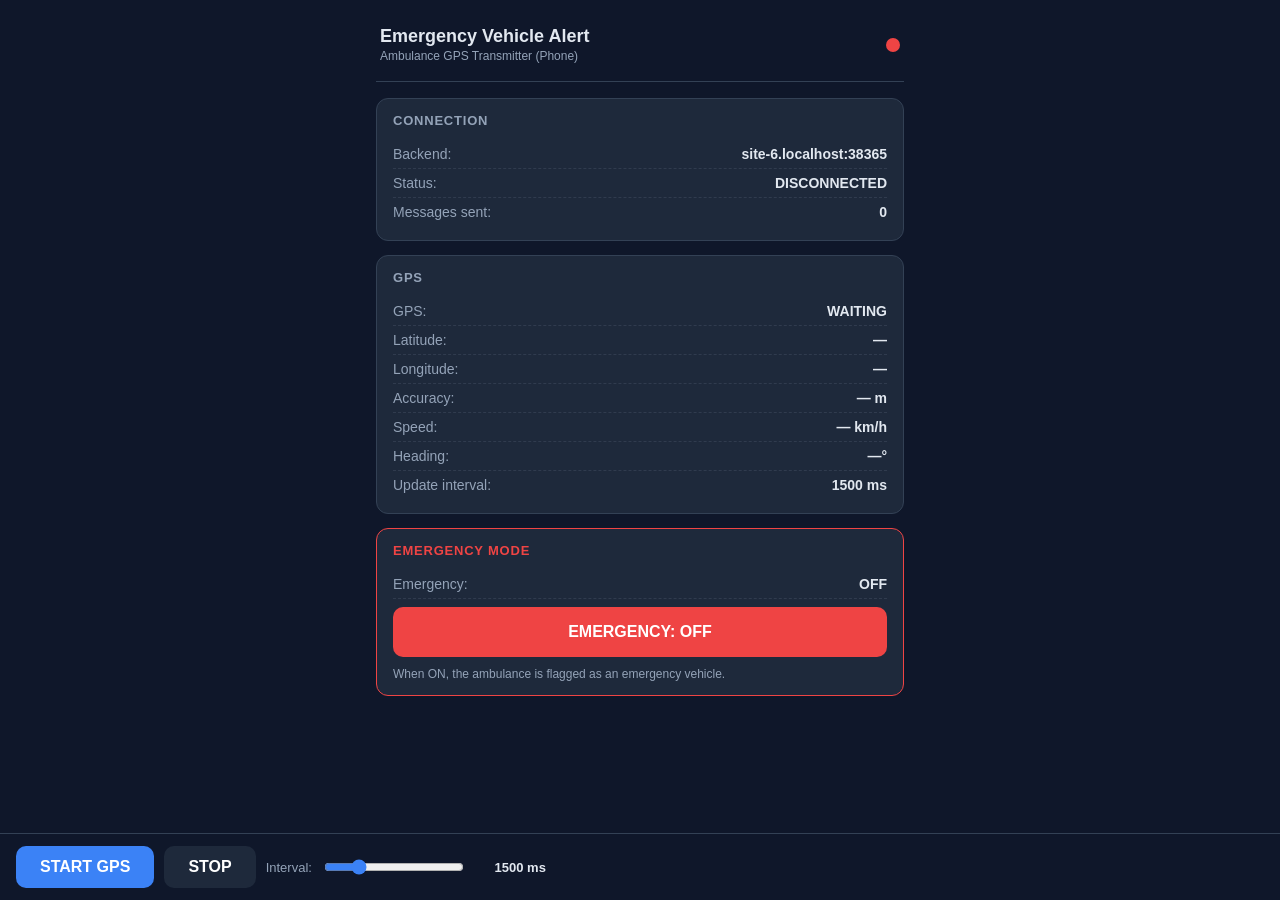
==== frontend/ambulance/index.html @ fec628c6 "feat: Lane-Aware Intelligent Emergency Vehicle Alert & Clearance System (Steps 1-8)" ====
<!DOCTYPE html>
<html lang="en">
<head>
    <meta charset="UTF-8">
    <meta name="viewport" content="width=device-width, initial-scale=1.0, maximum-scale=1.0, user-scalable=no">
    <meta name="theme-color" content="#1e3a8a">

    <title>Ambulance GPS — Lane-Aware Alert System</title>
    <link rel="manifest" href="/frontend/ambulance/manifest.json">
    <link rel="icon" type="image/svg+xml" href="/frontend/ambulance/favicon.svg">

    <link rel="stylesheet" href="ambulance.css">
</head>
<body>
    <div class="app">
        <header class="header">
            <div class="header-title">
                <h1>Emergency Vehicle Alert</h1>
                <p class="subtitle">Ambulance GPS Transmitter (Phone)</p>
            </div>
            <div class="status-dot" id="statusDot" title="Connection status"></div>
        </header>

        <main class="main">
            <section class="card">
                <h2>Connection</h2>
                <div class="row">
                    <span class="label">Backend:</span>
                    <span class="value" id="backendHost">—</span>
                </div>
                <div class="row">
                    <span class="label">Status:</span>
                    <span class="value" id="connStatus">DISCONNECTED</span>
                </div>
                <div class="row">
                    <span class="label">Messages sent:</span>
                    <span class="value" id="msgCount">0</span>
                </div>
            </section>

            <section class="card">
                <h2>GPS</h2>
                <div class="row">
                    <span class="label">GPS:</span>
                    <span class="value" id="gpsStatus">WAITING</span>
                </div>
                <div class="row">
                    <span class="label">Latitude:</span>
                    <span class="value" id="latValue">—</span>
                </div>
                <div class="row">
                    <span class="label">Longitude:</span>
                    <span class="value" id="lngValue">—</span>
                </div>
                <div class="row">
                    <span class="label">Accuracy:</span>
                    <span class="value" id="accValue">— m</span>
                </div>
                <div class="row">
                    <span class="label">Speed:</span>
                    <span class="value" id="speedValue">— km/h</span>
                </div>
                <div class="row">
                    <span class="label">Heading:</span>
                    <span class="value" id="headingValue">—°</span>
                </div>
                <div class="row">
                    <span class="label">Update interval:</span>
                    <span class="value" id="intervalValue">1500 ms</span>
                </div>
            </section>

            <section class="card emergency-card">
                <h2>Emergency Mode</h2>
                <div class="row">
                    <span class="label">Emergency:</span>
                    <span class="value" id="emergencyValue">OFF</span>
                </div>
                <button class="toggle-btn" id="emergencyToggle">EMERGENCY: OFF</button>
                <p class="hint">When ON, the ambulance is flagged as an emergency vehicle.</p>
            </section>
        </main>

        <footer class="footer">
            <button class="primary-btn" id="startBtn">START GPS</button>
            <button class="secondary-btn" id="stopBtn" disabled>STOP</button>
            <label class="interval-label">
                Interval:
                <input type="range" id="intervalSlider" min="500" max="5000" step="500" value="1500">
                <span id="intervalLabel">1500 ms</span>
            </label>
        </footer>

        <div class="toast" id="toast" hidden></div>
    </div>

    <script src="ambulance.js"></script>
</body>
</html>
---- frontend/ambulance/ambulance.css ----
/* ambulance.css — temporary phone-based ambulance GPS client (STEP 3) */
:root {
    --bg: #0f172a;
    --card: #1e293b;
    --card-border: #334155;
    --text: #e2e8f0;
    --muted: #94a3b8;
    --accent: #3b82f6;
    --green: #22c55e;
    --red: #ef4444;
    --yellow: #eab308;
    --orange: #f97316;
}

* { box-sizing: border-box; }

body {
    margin: 0;
    font-family: -apple-system, BlinkMacSystemFont, "Segoe UI", Roboto, Helvetica, Arial, sans-serif;
    background: var(--bg);
    color: var(--text);
    -webkit-tap-highlight-color: transparent;
}

.app {
    max-width: 560px;
    margin: 0 auto;
    padding: 12px 16px 80px;
}

.header {
    display: flex;
    align-items: center;
    justify-content: space-between;
    padding: 14px 4px 18px;
    border-bottom: 1px solid var(--card-border);
    margin-bottom: 16px;
}

.header-title h1 {
    font-size: 18px;
    margin: 0;
    font-weight: 700;
}

.subtitle {
    font-size: 12px;
    color: var(--muted);
    margin: 2px 0 0;
}

.status-dot {
    width: 14px;
    height: 14px;
    border-radius: 50%;
    background: var(--red);
    box-shadow: 0 0 0 0 rgba(239, 68, 68, 0.6);
    transition: background 0.3s;
}

.status-dot.live {
    background: var(--green);
    box-shadow: 0 0 8px rgba(34, 197, 94, 0.8);
}

.card {
    background: var(--card);
    border: 1px solid var(--card-border);
    border-radius: 12px;
    padding: 14px 16px;
    margin-bottom: 14px;
}

.card h2 {
    font-size: 13px;
    text-transform: uppercase;
    letter-spacing: 0.06em;
    color: var(--muted);
    margin: 0 0 12px;
    font-weight: 600;
}

.row {
    display: flex;
    justify-content: space-between;
    align-items: baseline;
    padding: 6px 0;
    border-bottom: 1px dashed rgba(148, 163, 184, 0.15);
}

.row:last-child { border-bottom: none; }

.label {
    font-size: 14px;
    color: var(--muted);
}

.value {
    font-size: 14px;
    font-weight: 600;
    text-align: right;
    word-break: break-word;
}

.emergency-card {
    border-color: var(--red);
}

.emergency-card h2 { color: var(--red); }

.toggle-btn {
    width: 100%;
    padding: 16px;
    font-size: 16px;
    font-weight: 700;
    border: none;
    border-radius: 10px;
    cursor: pointer;
    color: #fff;
    background: var(--red);
    transition: background 0.2s, transform 0.05s;
    margin-top: 8px;
}

.toggle-btn:active { transform: scale(0.98); }

.toggle-btn.off {
    background: #475569;
}

.hint {
    font-size: 12px;
    color: var(--muted);
    margin: 10px 0 0;
}

.footer {
    position: fixed;
    bottom: 0;
    left: 0;
    right: 0;
    background: var(--bg);
    border-top: 1px solid var(--card-border);
    padding: 12px 16px;
    display: flex;
    flex-direction: column;
    gap: 10px;
}

.primary-btn, .secondary-btn {
    padding: 14px;
    font-size: 16px;
    font-weight: 700;
    border: none;
    border-radius: 10px;
    cursor: pointer;
    color: #fff;
}

.primary-btn { background: var(--accent); }
.primary-btn:disabled { background: #334155; cursor: not-allowed; }

.secondary-btn { background: #475569; }
.secondary-btn:disabled { background: #1e293b; cursor: not-allowed; }

.interval-label {
    display: flex;
    align-items: center;
    gap: 10px;
    font-size: 13px;
    color: var(--muted);
    justify-content: center;
}

#intervalSlider {
    width: 140px;
    accent-color: var(--accent);
}

#intervalLabel {
    color: var(--text);
    font-weight: 600;
    min-width: 70px;
    text-align: right;
}

.toast {
    position: fixed;
    bottom: 120px;
    left: 50%;
    transform: translateX(-50%);
    background: #0f172a;
    border: 1px solid var(--card-border);
    color: var(--text);
    padding: 10px 18px;
    border-radius: 8px;
    font-size: 14px;
    z-index: 100;
    box-shadow: 0 6px 20px rgba(0,0,0,0.4);
}

.toast.show { animation: fadeIn 0.2s; }

@keyframes fadeIn {
    from { opacity: 0; transform: translate(-50%, 10px); }
    to { opacity: 1; transform: translate(-50%, 0); }
}

@media (min-width: 600px) {
    .footer {
        flex-direction: row;
        align-items: center;
    }
    .primary-btn, .secondary-btn { width: auto; padding: 12px 24px; }
    .interval-label { width: auto; }
}
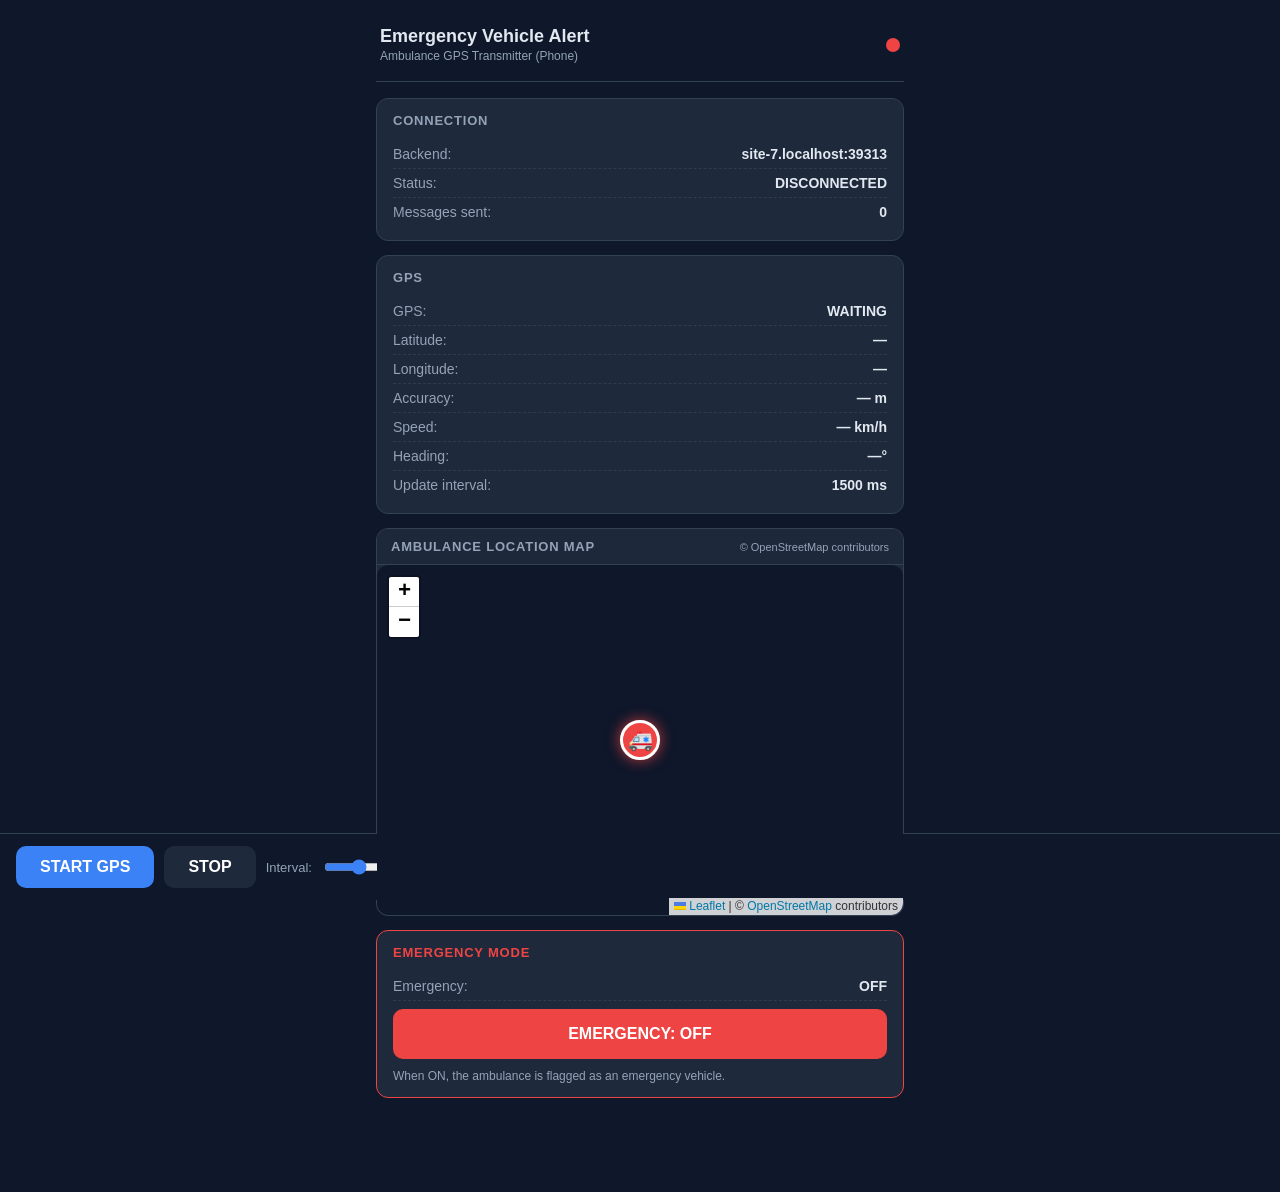
==== commit 983697d1: "fix(map): resolve mobile LAN Leaflet tile loading and rendering issues - Add compliant async backend" ====
--- a/frontend/ambulance/index.html
+++ b/frontend/ambulance/index.html
@@ -3,12 +3,14 @@
 <head>
     <meta charset="UTF-8">
     <meta name="viewport" content="width=device-width, initial-scale=1.0, maximum-scale=1.0, user-scalable=no">
+    <meta name="referrer" content="strict-origin-when-cross-origin">
     <meta name="theme-color" content="#1e3a8a">
 
     <title>Ambulance GPS — Lane-Aware Alert System</title>
     <link rel="manifest" href="/frontend/ambulance/manifest.json">
     <link rel="icon" type="image/svg+xml" href="/frontend/ambulance/favicon.svg">
 
+    <link rel="stylesheet" href="/frontend/vendor/leaflet.css">
     <link rel="stylesheet" href="ambulance.css">
 </head>
 <body>
@@ -70,6 +72,14 @@
                 </div>
             </section>
 
+            <section class="card map-card" style="padding: 0; overflow: hidden; border-radius: 12px; margin-bottom: 14px;">
+                <div style="padding: 10px 14px; background: rgba(30, 41, 59, 0.9); border-bottom: 1px solid var(--card-border); display: flex; justify-content: space-between; align-items: center;">
+                    <h2 style="margin: 0; font-size: 13px; text-transform: uppercase; letter-spacing: 0.06em; color: var(--muted); font-weight: 600;">AMBULANCE LOCATION MAP</h2>
+                    <span style="font-size: 11px; color: var(--muted);">&copy; OpenStreetMap contributors</span>
+                </div>
+                <div id="map" class="map-container" style="width: 100%; height: 350px; min-height: 350px;"></div>
+            </section>
+
             <section class="card emergency-card">
                 <h2>Emergency Mode</h2>
                 <div class="row">
@@ -94,6 +104,7 @@
         <div class="toast" id="toast" hidden></div>
     </div>
 
+    <script src="/frontend/vendor/leaflet.js"></script>
     <script src="ambulance.js"></script>
 </body>
 </html>
--- a/frontend/vendor/leaflet.css
+++ b/frontend/vendor/leaflet.css
@@ -0,0 +1,661 @@
+/* required styles */
+
+.leaflet-pane,
+.leaflet-tile,
+.leaflet-marker-icon,
+.leaflet-marker-shadow,
+.leaflet-tile-container,
+.leaflet-pane > svg,
+.leaflet-pane > canvas,
+.leaflet-zoom-box,
+.leaflet-image-layer,
+.leaflet-layer {
+	position: absolute;
+	left: 0;
+	top: 0;
+	}
+.leaflet-container {
+	overflow: hidden;
+	}
+.leaflet-tile,
+.leaflet-marker-icon,
+.leaflet-marker-shadow {
+	-webkit-user-select: none;
+	   -moz-user-select: none;
+	        user-select: none;
+	  -webkit-user-drag: none;
+	}
+/* Prevents IE11 from highlighting tiles in blue */
+.leaflet-tile::selection {
+	background: transparent;
+}
+/* Safari renders non-retina tile on retina better with this, but Chrome is worse */
+.leaflet-safari .leaflet-tile {
+	image-rendering: -webkit-optimize-contrast;
+	}
+/* hack that prevents hw layers "stretching" when loading new tiles */
+.leaflet-safari .leaflet-tile-container {
+	width: 1600px;
+	height: 1600px;
+	-webkit-transform-origin: 0 0;
+	}
+.leaflet-marker-icon,
+.leaflet-marker-shadow {
+	display: block;
+	}
+/* .leaflet-container svg: reset svg max-width decleration shipped in Joomla! (joomla.org) 3.x */
+/* .leaflet-container img: map is broken in FF if you have max-width: 100% on tiles */
+.leaflet-container .leaflet-overlay-pane svg {
+	max-width: none !important;
+	max-height: none !important;
+	}
+.leaflet-container .leaflet-marker-pane img,
+.leaflet-container .leaflet-shadow-pane img,
+.leaflet-container .leaflet-tile-pane img,
+.leaflet-container img.leaflet-image-layer,
+.leaflet-container .leaflet-tile {
+	max-width: none !important;
+	max-height: none !important;
+	width: auto;
+	padding: 0;
+	}
+
+.leaflet-container img.leaflet-tile {
+	/* See: https://bugs.chromium.org/p/chromium/issues/detail?id=600120 */
+	mix-blend-mode: plus-lighter;
+}
+
+.leaflet-container.leaflet-touch-zoom {
+	-ms-touch-action: pan-x pan-y;
+	touch-action: pan-x pan-y;
+	}
+.leaflet-container.leaflet-touch-drag {
+	-ms-touch-action: pinch-zoom;
+	/* Fallback for FF which doesn't support pinch-zoom */
+	touch-action: none;
+	touch-action: pinch-zoom;
+}
+.leaflet-container.leaflet-touch-drag.leaflet-touch-zoom {
+	-ms-touch-action: none;
+	touch-action: none;
+}
+.leaflet-container {
+	-webkit-tap-highlight-color: transparent;
+}
+.leaflet-container a {
+	-webkit-tap-highlight-color: rgba(51, 181, 229, 0.4);
+}
+.leaflet-tile {
+	filter: inherit;
+	visibility: hidden;
+	}
+.leaflet-tile-loaded {
+	visibility: inherit;
+	}
+.leaflet-zoom-box {
+	width: 0;
+	height: 0;
+	-moz-box-sizing: border-box;
+	     box-sizing: border-box;
+	z-index: 800;
+	}
+/* workaround for https://bugzilla.mozilla.org/show_bug.cgi?id=888319 */
+.leaflet-overlay-pane svg {
+	-moz-user-select: none;
+	}
+
+.leaflet-pane         { z-index: 400; }
+
+.leaflet-tile-pane    { z-index: 200; }
+.leaflet-overlay-pane { z-index: 400; }
+.leaflet-shadow-pane  { z-index: 500; }
+.leaflet-marker-pane  { z-index: 600; }
+.leaflet-tooltip-pane   { z-index: 650; }
+.leaflet-popup-pane   { z-index: 700; }
+
+.leaflet-map-pane canvas { z-index: 100; }
+.leaflet-map-pane svg    { z-index: 200; }
+
+.leaflet-vml-shape {
+	width: 1px;
+	height: 1px;
+	}
+.lvml {
+	behavior: url(#default#VML);
+	display: inline-block;
+	position: absolute;
+	}
+
+
+/* control positioning */
+
+.leaflet-control {
+	position: relative;
+	z-index: 800;
+	pointer-events: visiblePainted; /* IE 9-10 doesn't have auto */
+	pointer-events: auto;
+	}
+.leaflet-top,
+.leaflet-bottom {
+	position: absolute;
+	z-index: 1000;
+	pointer-events: none;
+	}
+.leaflet-top {
+	top: 0;
+	}
+.leaflet-right {
+	right: 0;
+	}
+.leaflet-bottom {
+	bottom: 0;
+	}
+.leaflet-left {
+	left: 0;
+	}
+.leaflet-control {
+	float: left;
+	clear: both;
+	}
+.leaflet-right .leaflet-control {
+	float: right;
+	}
+.leaflet-top .leaflet-control {
+	margin-top: 10px;
+	}
+.leaflet-bottom .leaflet-control {
+	margin-bottom: 10px;
+	}
+.leaflet-left .leaflet-control {
+	margin-left: 10px;
+	}
+.leaflet-right .leaflet-control {
+	margin-right: 10px;
+	}
+
+
+/* zoom and fade animations */
+
+.leaflet-fade-anim .leaflet-popup {
+	opacity: 0;
+	-webkit-transition: opacity 0.2s linear;
+	   -moz-transition: opacity 0.2s linear;
+	        transition: opacity 0.2s linear;
+	}
+.leaflet-fade-anim .leaflet-map-pane .leaflet-popup {
+	opacity: 1;
+	}
+.leaflet-zoom-animated {
+	-webkit-transform-origin: 0 0;
+	    -ms-transform-origin: 0 0;
+	        transform-origin: 0 0;
+	}
+svg.leaflet-zoom-animated {
+	will-change: transform;
+}
+
+.leaflet-zoom-anim .leaflet-zoom-animated {
+	-webkit-transition: -webkit-transform 0.25s cubic-bezier(0,0,0.25,1);
+	   -moz-transition:    -moz-transform 0.25s cubic-bezier(0,0,0.25,1);
+	        transition:         transform 0.25s cubic-bezier(0,0,0.25,1);
+	}
+.leaflet-zoom-anim .leaflet-tile,
+.leaflet-pan-anim .leaflet-tile {
+	-webkit-transition: none;
+	   -moz-transition: none;
+	        transition: none;
+	}
+
+.leaflet-zoom-anim .leaflet-zoom-hide {
+	visibility: hidden;
+	}
+
+
+/* cursors */
+
+.leaflet-interactive {
+	cursor: pointer;
+	}
+.leaflet-grab {
+	cursor: -webkit-grab;
+	cursor:    -moz-grab;
+	cursor:         grab;
+	}
+.leaflet-crosshair,
+.leaflet-crosshair .leaflet-interactive {
+	cursor: crosshair;
+	}
+.leaflet-popup-pane,
+.leaflet-control {
+	cursor: auto;
+	}
+.leaflet-dragging .leaflet-grab,
+.leaflet-dragging .leaflet-grab .leaflet-interactive,
+.leaflet-dragging .leaflet-marker-draggable {
+	cursor: move;
+	cursor: -webkit-grabbing;
+	cursor:    -moz-grabbing;
+	cursor:         grabbing;
+	}
+
+/* marker & overlays interactivity */
+.leaflet-marker-icon,
+.leaflet-marker-shadow,
+.leaflet-image-layer,
+.leaflet-pane > svg path,
+.leaflet-tile-container {
+	pointer-events: none;
+	}
+
+.leaflet-marker-icon.leaflet-interactive,
+.leaflet-image-layer.leaflet-interactive,
+.leaflet-pane > svg path.leaflet-interactive,
+svg.leaflet-image-layer.leaflet-interactive path {
+	pointer-events: visiblePainted; /* IE 9-10 doesn't have auto */
+	pointer-events: auto;
+	}
+
+/* visual tweaks */
+
+.leaflet-container {
+	background: #ddd;
+	outline-offset: 1px;
+	}
+.leaflet-container a {
+	color: #0078A8;
+	}
+.leaflet-zoom-box {
+	border: 2px dotted #38f;
+	background: rgba(255,255,255,0.5);
+	}
+
+
+/* general typography */
+.leaflet-container {
+	font-family: "Helvetica Neue", Arial, Helvetica, sans-serif;
+	font-size: 12px;
+	font-size: 0.75rem;
+	line-height: 1.5;
+	}
+
+
+/* general toolbar styles */
+
+.leaflet-bar {
+	box-shadow: 0 1px 5px rgba(0,0,0,0.65);
+	border-radius: 4px;
+	}
+.leaflet-bar a {
+	background-color: #fff;
+	border-bottom: 1px solid #ccc;
+	width: 26px;
+	height: 26px;
+	line-height: 26px;
+	display: block;
+	text-align: center;
+	text-decoration: none;
+	color: black;
+	}
+.leaflet-bar a,
+.leaflet-control-layers-toggle {
+	background-position: 50% 50%;
+	background-repeat: no-repeat;
+	display: block;
+	}
+.leaflet-bar a:hover,
+.leaflet-bar a:focus {
+	background-color: #f4f4f4;
+	}
+.leaflet-bar a:first-child {
+	border-top-left-radius: 4px;
+	border-top-right-radius: 4px;
+	}
+.leaflet-bar a:last-child {
+	border-bottom-left-radius: 4px;
+	border-bottom-right-radius: 4px;
+	border-bottom: none;
+	}
+.leaflet-bar a.leaflet-disabled {
+	cursor: default;
+	background-color: #f4f4f4;
+	color: #bbb;
+	}
+
+.leaflet-touch .leaflet-bar a {
+	width: 30px;
+	height: 30px;
+	line-height: 30px;
+	}
+.leaflet-touch .leaflet-bar a:first-child {
+	border-top-left-radius: 2px;
+	border-top-right-radius: 2px;
+	}
+.leaflet-touch .leaflet-bar a:last-child {
+	border-bottom-left-radius: 2px;
+	border-bottom-right-radius: 2px;
+	}
+
+/* zoom control */
+
+.leaflet-control-zoom-in,
+.leaflet-control-zoom-out {
+	font: bold 18px 'Lucida Console', Monaco, monospace;
+	text-indent: 1px;
+	}
+
+.leaflet-touch .leaflet-control-zoom-in, .leaflet-touch .leaflet-control-zoom-out  {
+	font-size: 22px;
+	}
+
+
+/* layers control */
+
+.leaflet-control-layers {
+	box-shadow: 0 1px 5px rgba(0,0,0,0.4);
+	background: #fff;
+	border-radius: 5px;
+	}
+.leaflet-control-layers-toggle {
+	background-image: url(images/layers.png);
+	width: 36px;
+	height: 36px;
+	}
+.leaflet-retina .leaflet-control-layers-toggle {
+	background-image: url(images/layers-2x.png);
+	background-size: 26px 26px;
+	}
+.leaflet-touch .leaflet-control-layers-toggle {
+	width: 44px;
+	height: 44px;
+	}
+.leaflet-control-layers .leaflet-control-layers-list,
+.leaflet-control-layers-expanded .leaflet-control-layers-toggle {
+	display: none;
+	}
+.leaflet-control-layers-expanded .leaflet-control-layers-list {
+	display: block;
+	position: relative;
+	}
+.leaflet-control-layers-expanded {
+	padding: 6px 10px 6px 6px;
+	color: #333;
+	background: #fff;
+	}
+.leaflet-control-layers-scrollbar {
+	overflow-y: scroll;
+	overflow-x: hidden;
+	padding-right: 5px;
+	}
+.leaflet-control-layers-selector {
+	margin-top: 2px;
+	position: relative;
+	top: 1px;
+	}
+.leaflet-control-layers label {
+	display: block;
+	font-size: 13px;
+	font-size: 1.08333em;
+	}
+.leaflet-control-layers-separator {
+	height: 0;
+	border-top: 1px solid #ddd;
+	margin: 5px -10px 5px -6px;
+	}
+
+/* Default icon URLs */
+.leaflet-default-icon-path { /* used only in path-guessing heuristic, see L.Icon.Default */
+	background-image: url(images/marker-icon.png);
+	}
+
+
+/* attribution and scale controls */
+
+.leaflet-container .leaflet-control-attribution {
+	background: #fff;
+	background: rgba(255, 255, 255, 0.8);
+	margin: 0;
+	}
+.leaflet-control-attribution,
+.leaflet-control-scale-line {
+	padding: 0 5px;
+	color: #333;
+	line-height: 1.4;
+	}
+.leaflet-control-attribution a {
+	text-decoration: none;
+	}
+.leaflet-control-attribution a:hover,
+.leaflet-control-attribution a:focus {
+	text-decoration: underline;
+	}
+.leaflet-attribution-flag {
+	display: inline !important;
+	vertical-align: baseline !important;
+	width: 1em;
+	height: 0.6669em;
+	}
+.leaflet-left .leaflet-control-scale {
+	margin-left: 5px;
+	}
+.leaflet-bottom .leaflet-control-scale {
+	margin-bottom: 5px;
+	}
+.leaflet-control-scale-line {
+	border: 2px solid #777;
+	border-top: none;
+	line-height: 1.1;
+	padding: 2px 5px 1px;
+	white-space: nowrap;
+	-moz-box-sizing: border-box;
+	     box-sizing: border-box;
+	background: rgba(255, 255, 255, 0.8);
+	text-shadow: 1px 1px #fff;
+	}
+.leaflet-control-scale-line:not(:first-child) {
+	border-top: 2px solid #777;
+	border-bottom: none;
+	margin-top: -2px;
+	}
+.leaflet-control-scale-line:not(:first-child):not(:last-child) {
+	border-bottom: 2px solid #777;
+	}
+
+.leaflet-touch .leaflet-control-attribution,
+.leaflet-touch .leaflet-control-layers,
+.leaflet-touch .leaflet-bar {
+	box-shadow: none;
+	}
+.leaflet-touch .leaflet-control-layers,
+.leaflet-touch .leaflet-bar {
+	border: 2px solid rgba(0,0,0,0.2);
+	background-clip: padding-box;
+	}
+
+
+/* popup */
+
+.leaflet-popup {
+	position: absolute;
+	text-align: center;
+	margin-bottom: 20px;
+	}
+.leaflet-popup-content-wrapper {
+	padding: 1px;
+	text-align: left;
+	border-radius: 12px;
+	}
+.leaflet-popup-content {
+	margin: 13px 24px 13px 20px;
+	line-height: 1.3;
+	font-size: 13px;
+	font-size: 1.08333em;
+	min-height: 1px;
+	}
+.leaflet-popup-content p {
+	margin: 17px 0;
+	margin: 1.3em 0;
+	}
+.leaflet-popup-tip-container {
+	width: 40px;
+	height: 20px;
+	position: absolute;
+	left: 50%;
+	margin-top: -1px;
+	margin-left: -20px;
+	overflow: hidden;
+	pointer-events: none;
+	}
+.leaflet-popup-tip {
+	width: 17px;
+	height: 17px;
+	padding: 1px;
+
+	margin: -10px auto 0;
+	pointer-events: auto;
+
+	-webkit-transform: rotate(45deg);
+	   -moz-transform: rotate(45deg);
+	    -ms-transform: rotate(45deg);
+	        transform: rotate(45deg);
+	}
+.leaflet-popup-content-wrapper,
+.leaflet-popup-tip {
+	background: white;
+	color: #333;
+	box-shadow: 0 3px 14px rgba(0,0,0,0.4);
+	}
+.leaflet-container a.leaflet-popup-close-button {
+	position: absolute;
+	top: 0;
+	right: 0;
+	border: none;
+	text-align: center;
+	width: 24px;
+	height: 24px;
+	font: 16px/24px Tahoma, Verdana, sans-serif;
+	color: #757575;
+	text-decoration: none;
+	background: transparent;
+	}
+.leaflet-container a.leaflet-popup-close-button:hover,
+.leaflet-container a.leaflet-popup-close-button:focus {
+	color: #585858;
+	}
+.leaflet-popup-scrolled {
+	overflow: auto;
+	}
+
+.leaflet-oldie .leaflet-popup-content-wrapper {
+	-ms-zoom: 1;
+	}
+.leaflet-oldie .leaflet-popup-tip {
+	width: 24px;
+	margin: 0 auto;
+
+	-ms-filter: "progid:DXImageTransform.Microsoft.Matrix(M11=0.70710678, M12=0.70710678, M21=-0.70710678, M22=0.70710678)";
+	filter: progid:DXImageTransform.Microsoft.Matrix(M11=0.70710678, M12=0.70710678, M21=-0.70710678, M22=0.70710678);
+	}
+
+.leaflet-oldie .leaflet-control-zoom,
+.leaflet-oldie .leaflet-control-layers,
+.leaflet-oldie .leaflet-popup-content-wrapper,
+.leaflet-oldie .leaflet-popup-tip {
+	border: 1px solid #999;
+	}
+
+
+/* div icon */
+
+.leaflet-div-icon {
+	background: #fff;
+	border: 1px solid #666;
+	}
+
+
+/* Tooltip */
+/* Base styles for the element that has a tooltip */
+.leaflet-tooltip {
+	position: absolute;
+	padding: 6px;
+	background-color: #fff;
+	border: 1px solid #fff;
+	border-radius: 3px;
+	color: #222;
+	white-space: nowrap;
+	-webkit-user-select: none;
+	-moz-user-select: none;
+	-ms-user-select: none;
+	user-select: none;
+	pointer-events: none;
+	box-shadow: 0 1px 3px rgba(0,0,0,0.4);
+	}
+.leaflet-tooltip.leaflet-interactive {
+	cursor: pointer;
+	pointer-events: auto;
+	}
+.leaflet-tooltip-top:before,
+.leaflet-tooltip-bottom:before,
+.leaflet-tooltip-left:before,
+.leaflet-tooltip-right:before {
+	position: absolute;
+	pointer-events: none;
+	border: 6px solid transparent;
+	background: transparent;
+	content: "";
+	}
+
+/* Directions */
+
+.leaflet-tooltip-bottom {
+	margin-top: 6px;
+}
+.leaflet-tooltip-top {
+	margin-top: -6px;
+}
+.leaflet-tooltip-bottom:before,
+.leaflet-tooltip-top:before {
+	left: 50%;
+	margin-left: -6px;
+	}
+.leaflet-tooltip-top:before {
+	bottom: 0;
+	margin-bottom: -12px;
+	border-top-color: #fff;
+	}
+.leaflet-tooltip-bottom:before {
+	top: 0;
+	margin-top: -12px;
+	margin-left: -6px;
+	border-bottom-color: #fff;
+	}
+.leaflet-tooltip-left {
+	margin-left: -6px;
+}
+.leaflet-tooltip-right {
+	margin-left: 6px;
+}
+.leaflet-tooltip-left:before,
+.leaflet-tooltip-right:before {
+	top: 50%;
+	margin-top: -6px;
+	}
+.leaflet-tooltip-left:before {
+	right: 0;
+	margin-right: -12px;
+	border-left-color: #fff;
+	}
+.leaflet-tooltip-right:before {
+	left: 0;
+	margin-left: -12px;
+	border-right-color: #fff;
+	}
+
+/* Printing */
+
+@media print {
+	/* Prevent printers from removing background-images of controls. */
+	.leaflet-control {
+		-webkit-print-color-adjust: exact;
+		print-color-adjust: exact;
+		}
+	}
--- a/frontend/ambulance/ambulance.css
+++ b/frontend/ambulance/ambulance.css
@@ -206,6 +206,33 @@
     to { opacity: 1; transform: translate(-50%, 0); }
 }
 
+/* Map Container & Leaflet Mobile Sizing */
+#map, .map-container, #ambulance-map {
+    width: 100%;
+    height: 350px;
+    min-height: 350px;
+    background: #0f172a;
+    border-radius: 12px;
+    position: relative;
+    z-index: 1;
+}
+
+.leaflet-container {
+    width: 100% !important;
+    height: 100% !important;
+    min-height: 350px !important;
+    z-index: 1;
+    background-color: #0f172a !important;
+    font-family: inherit !important;
+}
+
+@media (max-width: 768px) {
+    #map, .map-container {
+        height: 45vh;
+        min-height: 300px;
+    }
+}
+
 @media (min-width: 600px) {
     .footer {
         flex-direction: row;
